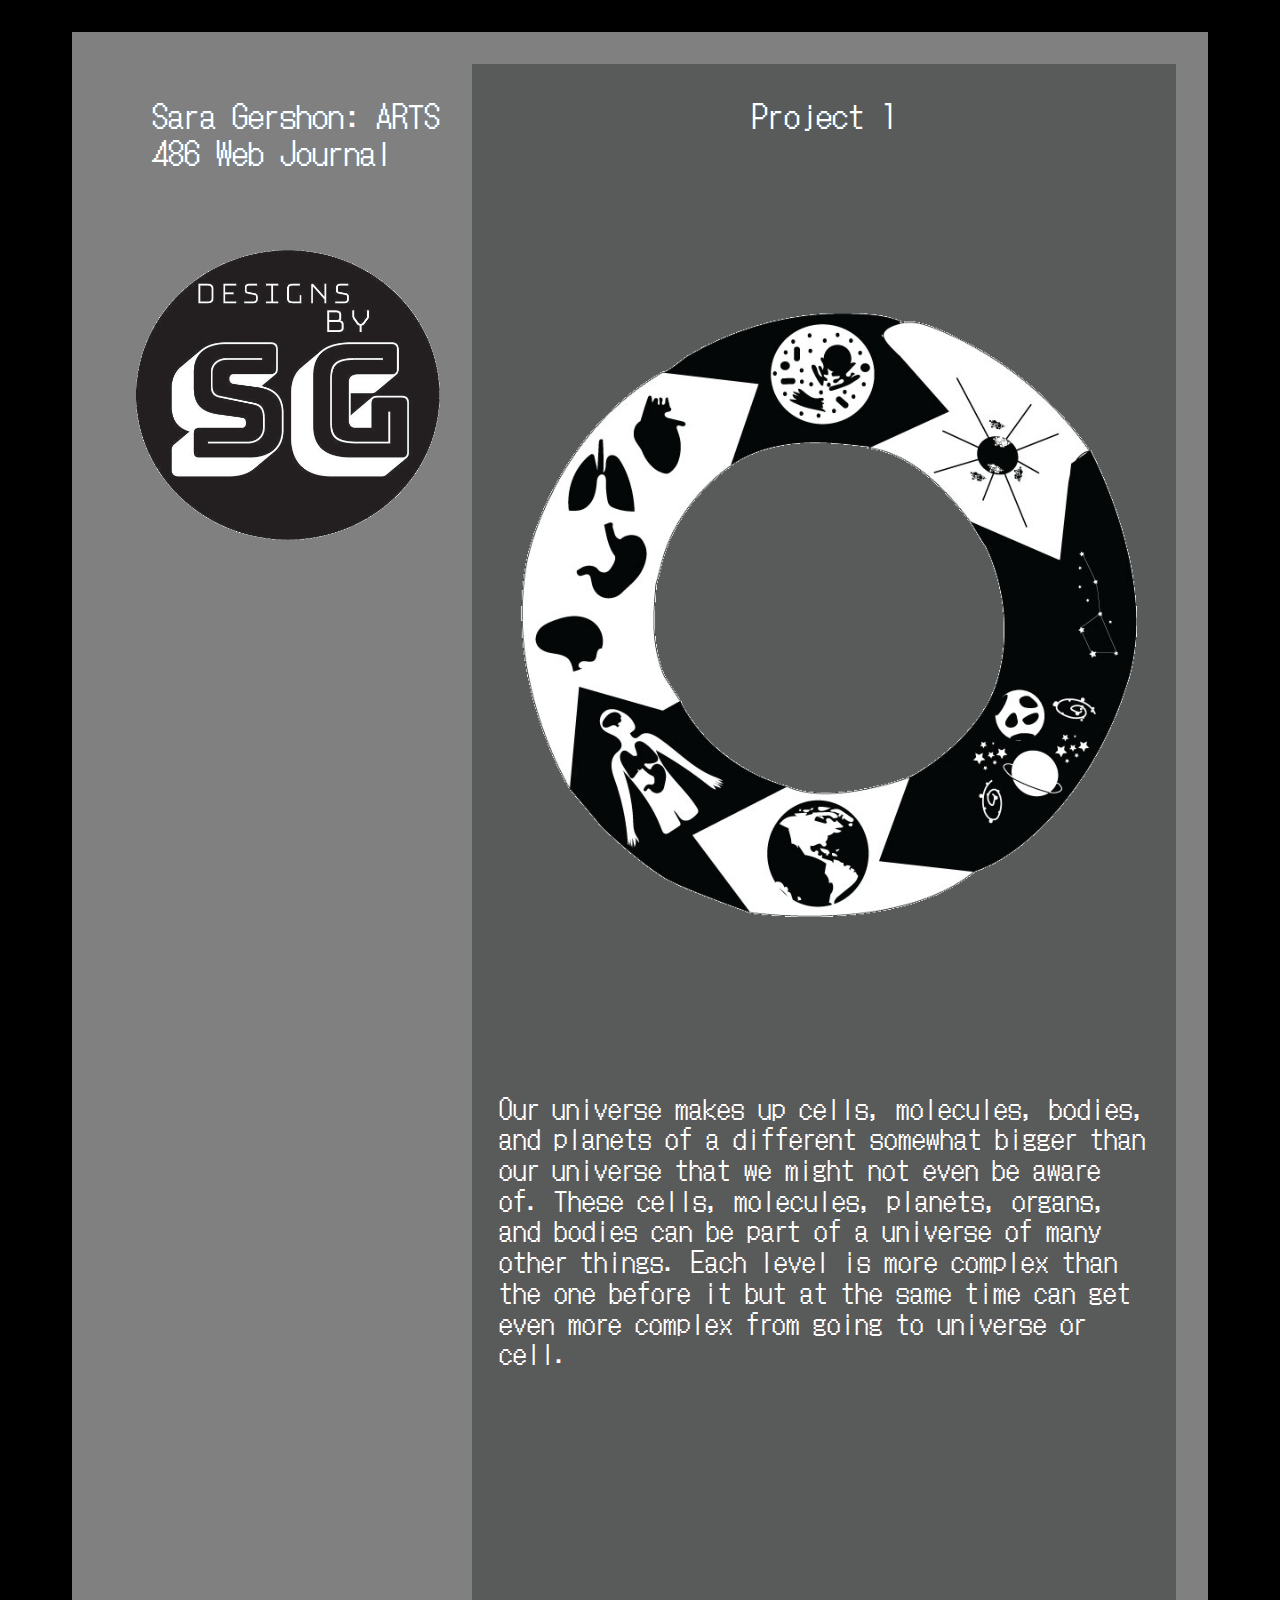
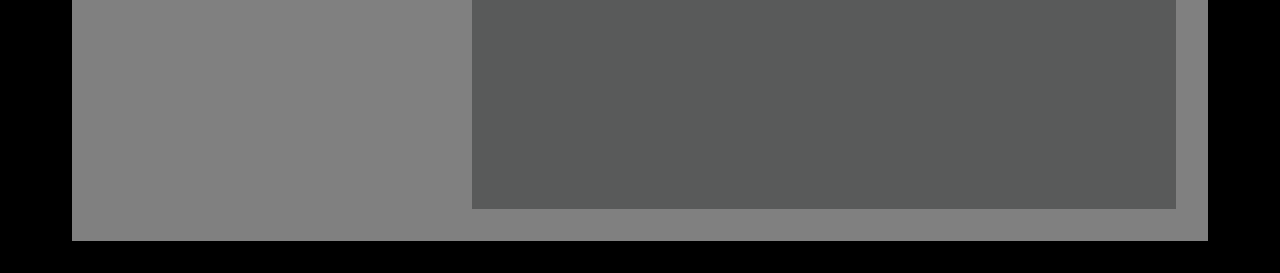
==== index.html @ a3629c81 "changes" ====
<!-- HTML -->

<!DOCTYPE html>
<html>
	<head>
		<title>Sara Gershon: ARTS 486 Web Journal</title>
		<script src="https://cdnjs.cloudflare.com/ajax/libs/jquery/3.5.1/jquery.min.js" integrity="sha256-CSXorXvZcTkaix6Yvo6HppcZGetbYMGWSFlBw8HfCJo=" crossorigin="anonymous"></script> 
		<script src="js/main.js"></script>
		<link rel="stylesheet" type="text/css" href="css/normalize.css">
		<link rel="stylesheet" type="text/css" href="css/grid.css">
		<link rel="stylesheet" type="text/css" href="css/style.css">

		<meta name="description" content="This is my web journal">
		<meta name="author" content="Sara Gershon">
		<meta name="viewport" content="width=device-width, initial-scale=1.0">

		<link rel="icon" type="images/space.jpg">

	<link rel="preconnect" href="https://fonts.gstatic.com">
		<link href="https://fonts.googleapis.com/css2?family=DotGothic16&display=swap" rel="stylesheet"> 

	</head>

	<body>

<div id="wrapper">

	<div id="main" class="grid">
		<div id="sidebar" class="width-4-12 width-12-12-m">
			<h1>Sara Gershon: ARTS 486 Web Journal</h1> 
			<div id="logo">
				<img src="images/sg-design-logo1.gif" title="Sara Gershon">
			</div>
		</div>

	<div id="content" class="width-8-12 width-12-12-m">

		<div class="item">
						<h1>Project 1</h1>
						<img src="images/bw.gif" title="Project 1" />

						<p>Our universe makes up cells, molecules, bodies, and planets of a different somewhat bigger than our universe that we might not even be aware of. These cells, molecules, planets, organs, and bodies can be part of a universe of many other things. Each level is more complex than the one before it but at the same time can get even more complex from going to universe or cell. </p>


						
					<div class="quote-holder">
						<div class="quote">
							<p></p>
						</div>
					</div>

						
						
					</div>


				</div>


			</div>

		</div>

		
	</body>

</html>
---- css/grid.css ----
/* G R I D */

.grid {
  display: grid;
  grid-template-columns: repeat(12, 1fr);
  grid-gap: 1rem;
}

.grid div {
  /*background-color:rgba(0,0,0,0.04);*/
}

/* H E I G H T */

.height-2 {
	grid-row: span 2;
}

.height-3 {
	grid-row: span 3;
}

/* M O B I L E */

.width-1-12-m {
  grid-column: span 1;
}

.width-2-12-m {
  grid-column: span 2;
}

.width-3-12-m {
  grid-column: span 3;
}

.width-4-12-m {
  grid-column: span 4;
}

.width-5-12-m {
  grid-column: span 5;
}

.width-6-12-m {
  grid-column: span 6;
}

.width-7-12-m {
  grid-column: span 7;
}

.width-8-12-m {
  grid-column: span 8;
}

.width-9-12-m {
  grid-column: span 9;
}

.width-10-12-m {
  grid-column: span 10;
}

.width-11-12-m {
  grid-column: span 11;
}

.width-12-12-m {
  grid-column: span 12;
}

/* D E S K T O P / L A P T O P */

@media (min-width: 700px) {

  .grid {
    grid-gap: 2rem;
  }

  .width-1-12 {
    grid-column: span 1;
  }

  .width-2-12 {
    grid-column: span 2;
  }

  .width-3-12 {
    grid-column: span 3;
  }

  .width-4-12 {
    grid-column: span 4;
  }

  .width-5-12 {
    grid-column: span 5;
  }

  .width-6-12 {
    grid-column: span 6;
  }

  .width-7-12 {
    grid-column: span 7;
  }

  .width-8-12 {
    grid-column: span 8;
  }

  .width-9-12 {
    grid-column: span 9;
  }

  .width-10-12 {
    grid-column: span 10;
  }

  .width-11-12 {
    grid-column: span 11;
  }

  .width-12-12 {
    grid-column: span 12;
  }

}
---- css/style.css ----
/*stylesheet*/

body {
	margin: 20px;
	background: black;
	color: white;
	font-family: 'DotGothic16', sans-serif;
	font-weight: 200;
}

img{
	display: block;
	width: 100%;
	height: auto;
	background-image: 100%;
}

h1, h2, h3, h4, p {
	margin-top: 0;
	margin-bottom: 1em;
}

h1 {
	font-weight: 400;
}

#wrapper {
	margin: 2em auto;
	max-width: 1200px;
}

#main {
	background: grey;
	margin: 2em;
	padding: 2em;
}

#sidebar {
	background: grey;

}

#sidebar h1{
	margin-top: 1em;
	margin-left: 1.5em;
}

#logo {
	padding: 3em 0;
	margin-left: 2em;
}

#logo h1{
	margin-top: 1em;
	margin: 0;
}

#logo img, .item img {
	width: 100%;
	height: auto;
}

.item img {
	margin-bottom: 2em;
	margin-right: 3em;
}

.item h1{
	text-align: center;
	margin-top: 1em;
}

.item p{
font-weight: 200;
font-size: 20pt;
font-family: 'DotGothic16', sans-serif;
margin-left: 1em;
margin-right: 1em;
margin-bottom: 3em;
}

#content {
	background: #595A5A;
}


#nav ul {
  list-style: none;
  padding-left: 0;
  margin: 0
}

#nav li {
	margin-bottom: 1em;
}


.quote-holder {
	height: 40vh;
	display: flex;
	align-items: center;
	justify-content: center;
	padding: 0 3em;
}

.quote {
	font-size: 20pt;
}


@media (max-width: 699px) {

	#wrapper {
		margin: 0em auto;
	}

	#main {
		margin: 1em;
		padding: 0em;
	}

	#logo {
		text-align: center;
		padding: 2em 0;
	}

	#nav ul {
		display: flex;
		justify-content: space-between;
	}

	#nav li {
		display: inline;
		padding: .25em;
		background: purple;
		margin-bottom: 0;
	}

}
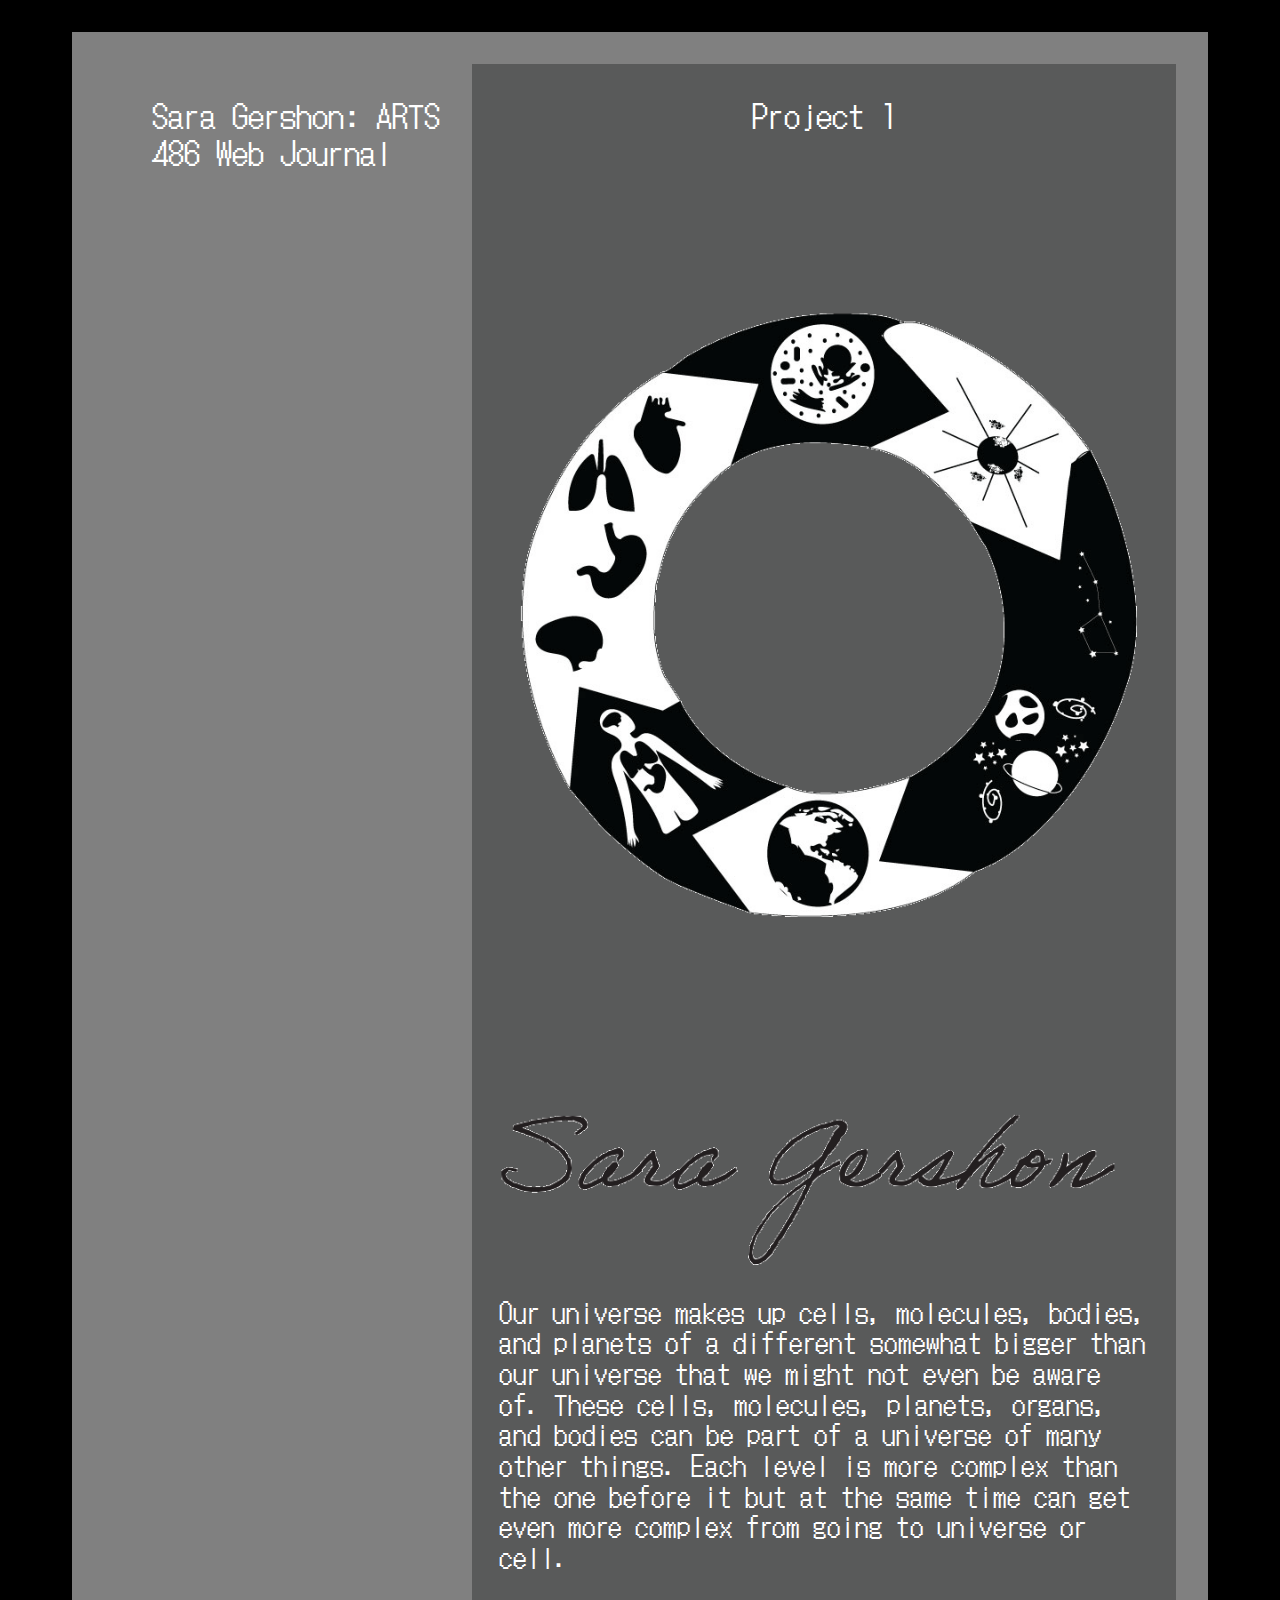
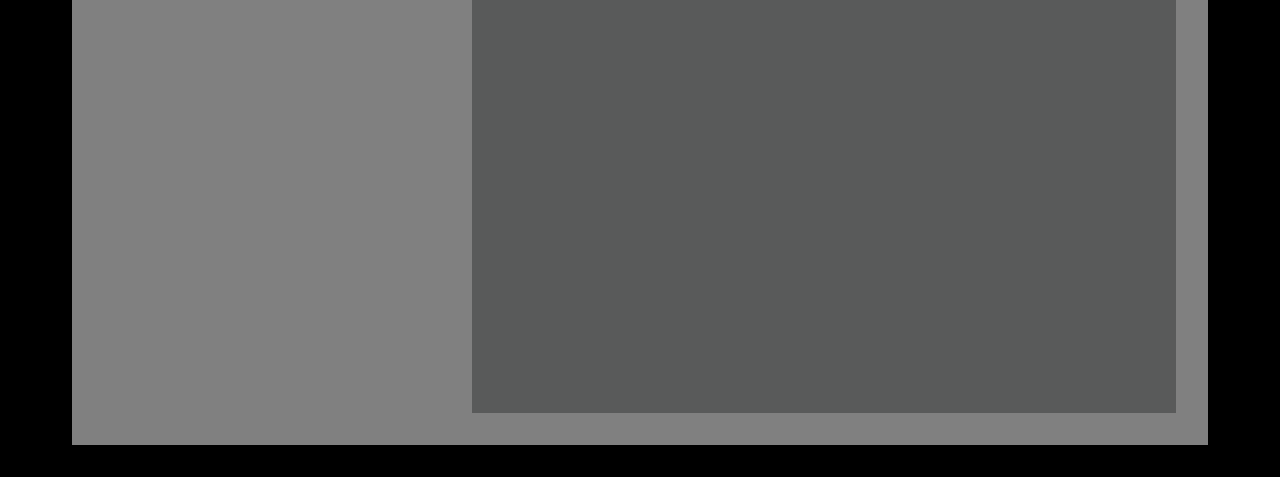
==== commit ec4f5cd4: "changes" ====
--- a/index.html
+++ b/index.html
@@ -29,7 +29,7 @@
 		<div id="sidebar" class="width-4-12 width-12-12-m">
 			<h1>Sara Gershon: ARTS 486 Web Journal</h1> 
 			<div id="logo">
-				<img src="images/sg-design-logo1.gif" title="Sara Gershon">
+			
 			</div>
 		</div>
 
@@ -38,7 +38,9 @@
 		<div class="item">
 						<h1>Project 1</h1>
 						<img src="images/bw.gif" title="Project 1" />
-
+							<img src="images/sgname.gif" title="Sara Gershon">
+						
+						
 						<p>Our universe makes up cells, molecules, bodies, and planets of a different somewhat bigger than our universe that we might not even be aware of. These cells, molecules, planets, organs, and bodies can be part of a universe of many other things. Each level is more complex than the one before it but at the same time can get even more complex from going to universe or cell. </p>
 
 
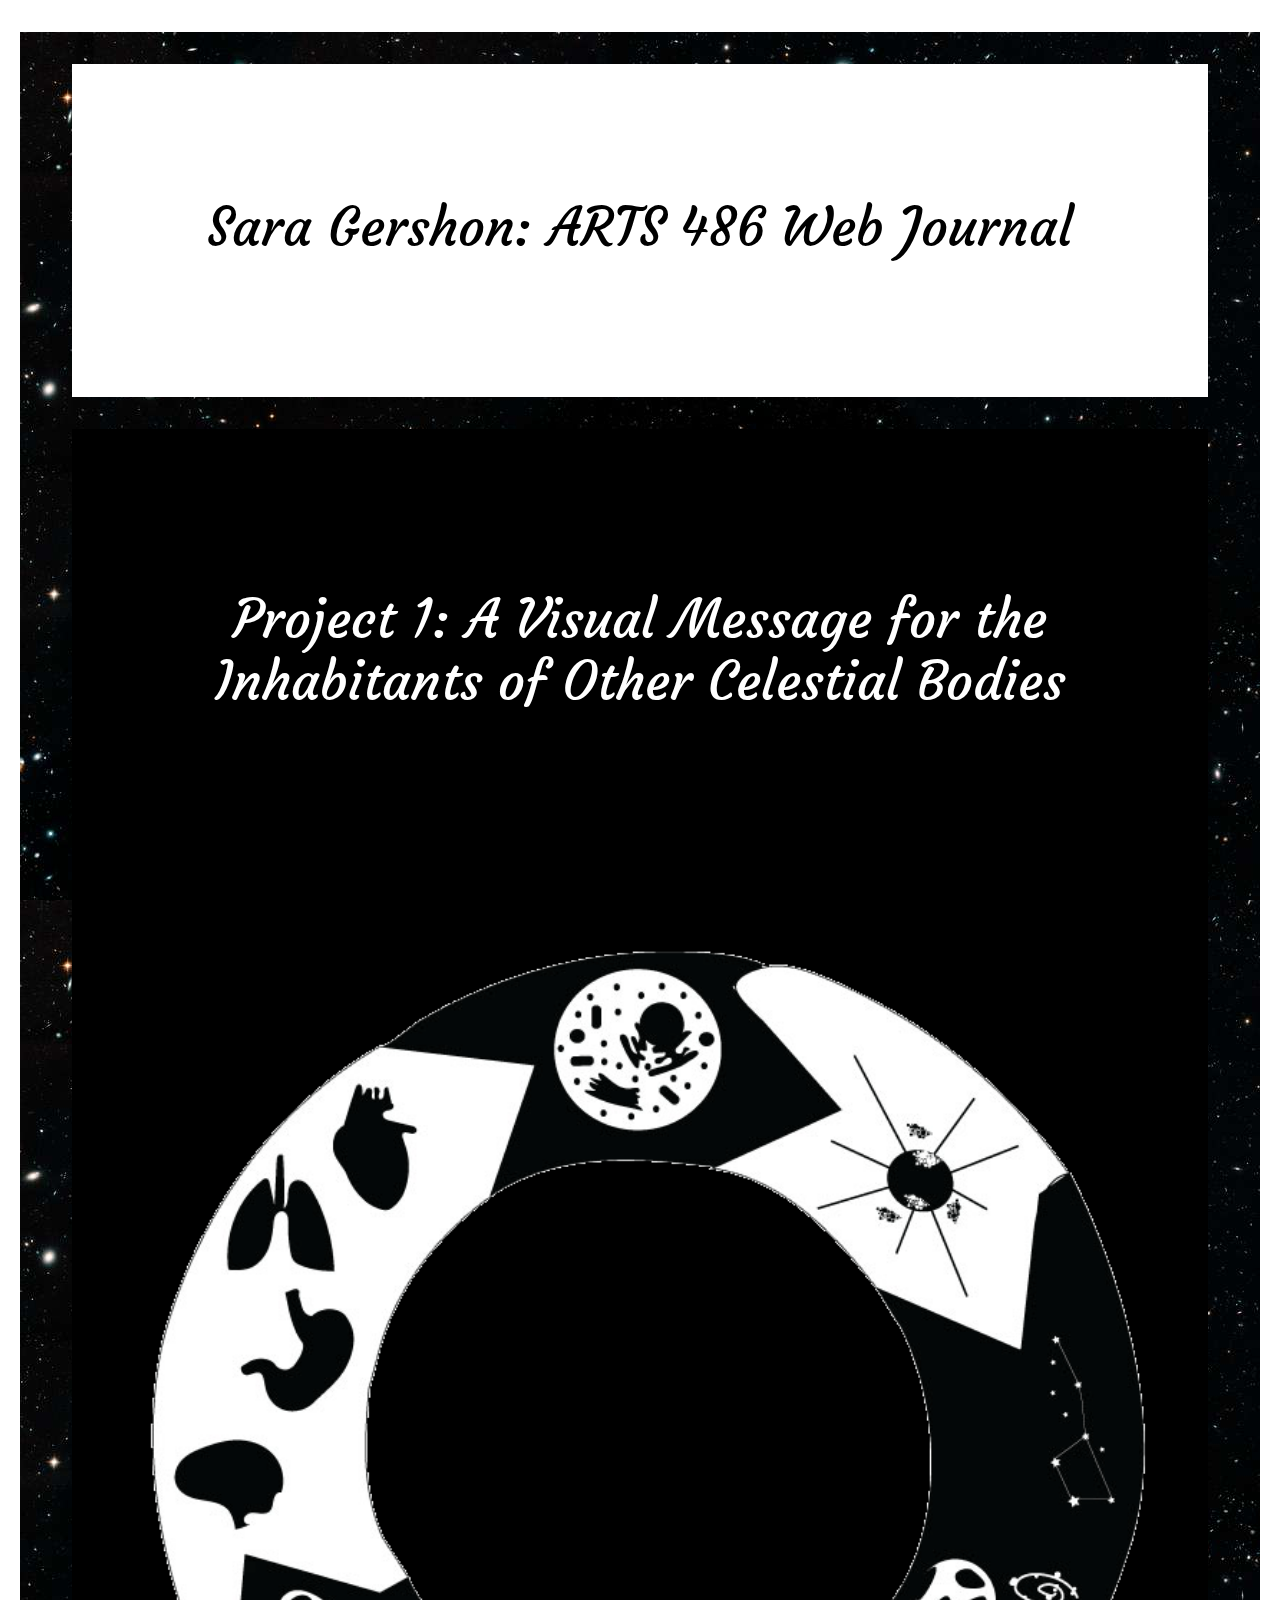
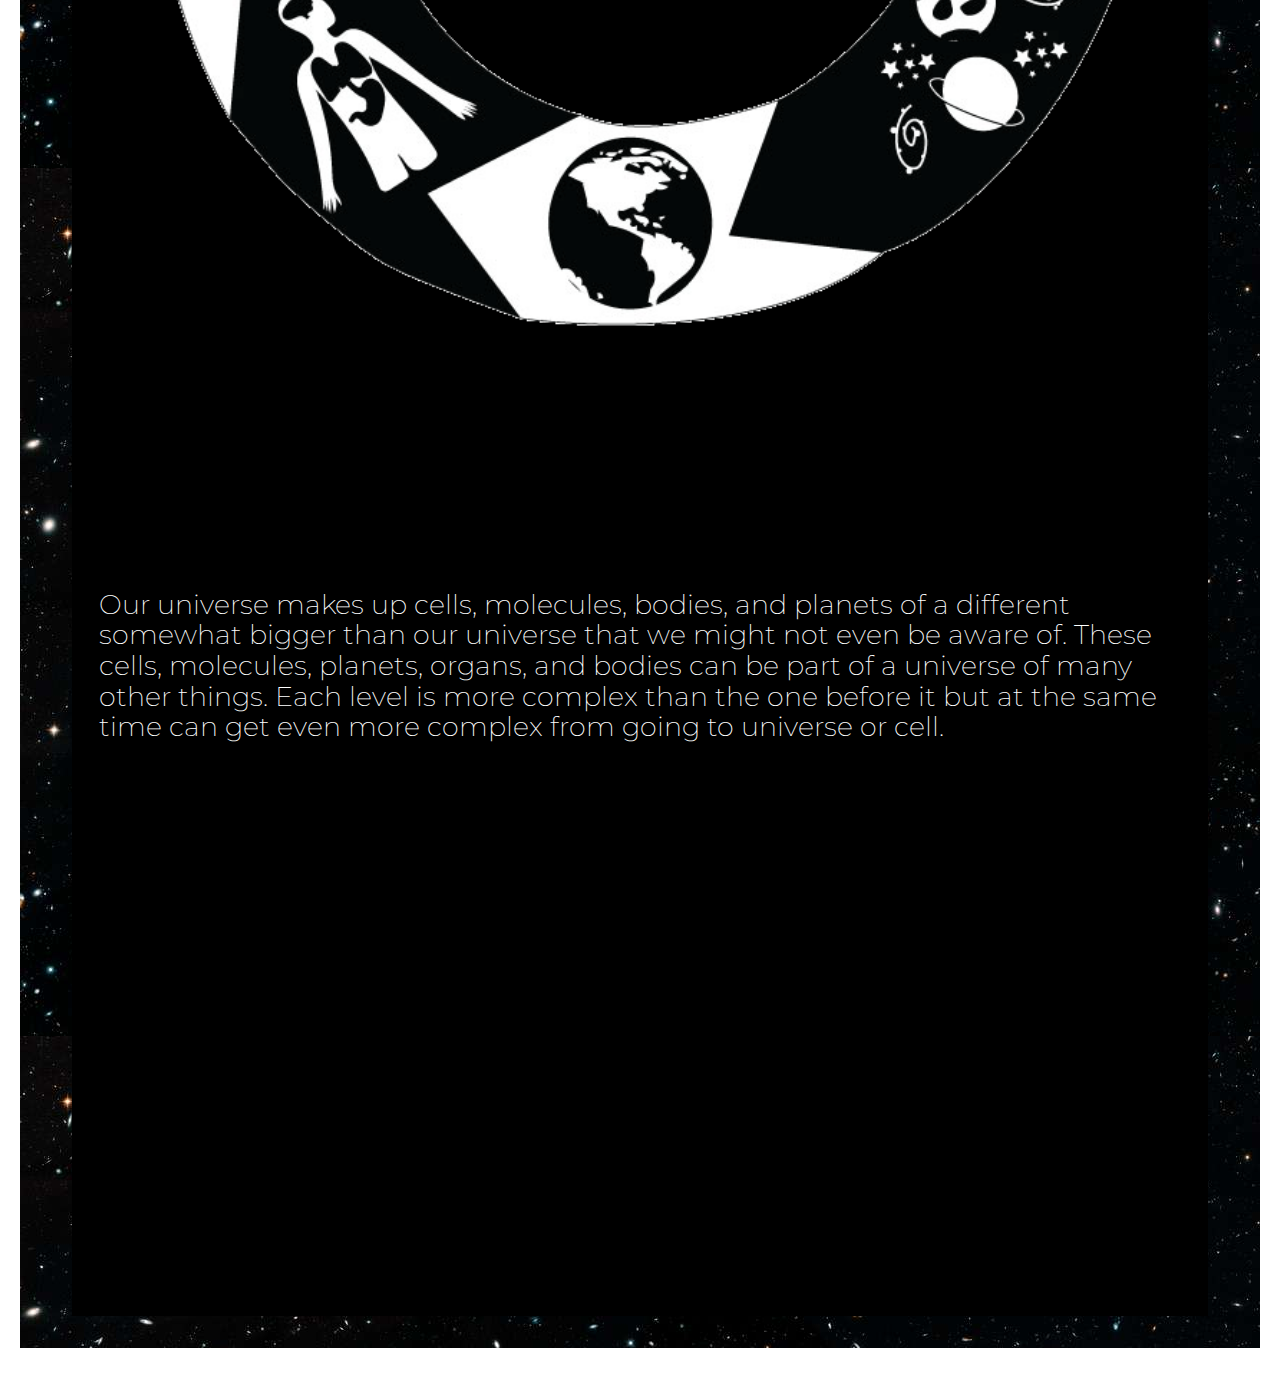
==== commit fcbd2adb: "css changes" ====
--- a/index.html
+++ b/index.html
@@ -2,6 +2,7 @@
 
 <!DOCTYPE html>
 <html>
+<div style="background-image: url(images/space1.jpg);">
 	<head>
 		<title>Sara Gershon: ARTS 486 Web Journal</title>
 		<script src="https://cdnjs.cloudflare.com/ajax/libs/jquery/3.5.1/jquery.min.js" integrity="sha256-CSXorXvZcTkaix6Yvo6HppcZGetbYMGWSFlBw8HfCJo=" crossorigin="anonymous"></script> 
@@ -14,10 +15,14 @@
 		<meta name="author" content="Sara Gershon">
 		<meta name="viewport" content="width=device-width, initial-scale=1.0">
 
-		<link rel="icon" type="images/space.jpg">
+		<link rel="icon" type="images/space1.jpg">
 
-	<link rel="preconnect" href="https://fonts.gstatic.com">
-		<link href="https://fonts.googleapis.com/css2?family=DotGothic16&display=swap" rel="stylesheet"> 
+	
+		<link rel="preconnect" href="https://fonts.gstatic.com">
+<link href="https://fonts.googleapis.com/css2?family=Courgette&family=DotGothic16&family=Montserrat&display=swap" rel="stylesheet">  
+
+
+
 
 	</head>
 
@@ -26,19 +31,19 @@
 <div id="wrapper">
 
 	<div id="main" class="grid">
-		<div id="sidebar" class="width-4-12 width-12-12-m">
+		<div id="sidebar" class="width-12-12 width-12-12-m">
 			<h1>Sara Gershon: ARTS 486 Web Journal</h1> 
 			<div id="logo">
 			
 			</div>
 		</div>
 
-	<div id="content" class="width-8-12 width-12-12-m">
+	<div id="content" class="width-12-12 width-12-12-m">
 
 		<div class="item">
-						<h1>Project 1</h1>
+
+						<h1>Project 1: A Visual Message for the Inhabitants of Other Celestial Bodies</h1>
 						<img src="images/bw.gif" title="Project 1" />
-							<img src="images/sgname.gif" title="Sara Gershon">
 						
 						
 						<p>Our universe makes up cells, molecules, bodies, and planets of a different somewhat bigger than our universe that we might not even be aware of. These cells, molecules, planets, organs, and bodies can be part of a universe of many other things. Each level is more complex than the one before it but at the same time can get even more complex from going to universe or cell. </p>
--- a/css/style.css
+++ b/css/style.css
@@ -2,9 +2,8 @@
 
 body {
 	margin: 20px;
-	background: black;
 	color: white;
-	font-family: 'DotGothic16', sans-serif;
+	font-family: 'Courgette', cursive;  
 	font-weight: 200;
 }
 
@@ -17,11 +16,12 @@
 
 h1, h2, h3, h4, p {
 	margin-top: 0;
-	margin-bottom: 1em;
+	margin-bottom: 0em;
 }
 
 h1 {
 	font-weight: 400;
+	font-size: 40pt;
 }
 
 #wrapper {
@@ -30,23 +30,30 @@
 }
 
 #main {
-	background: grey;
+	background-image: "images/space.jpg"
 	margin: 2em;
 	padding: 2em;
 }
 
 #sidebar {
-	background: grey;
+	background: white;
 
 }
 
 #sidebar h1{
-	margin-top: 1em;
-	margin-left: 1.5em;
+	margin-top: .5em;
+	margin bottom: 3em;
+	text-align: center; 
+	padding-top: 2em;
+	padding-bottom: 2em;
+	padding-right: 2em;
+	padding-left: 2em;
+	color: black;
+
 }
 
 #logo {
-	padding: 3em 0;
+	padding: 1em 0;
 	margin-left: 2em;
 }
 
@@ -68,19 +75,24 @@
 .item h1{
 	text-align: center;
 	margin-top: 1em;
+	padding-top: 2em;
+	padding-left: 2em;
+	padding-right: 2em;
 }
 
 .item p{
 font-weight: 200;
 font-size: 20pt;
-font-family: 'DotGothic16', sans-serif;
+font-family:'Montserrat', sans-serif;
 margin-left: 1em;
 margin-right: 1em;
 margin-bottom: 3em;
+padding-bottom: 5em;
+padding-top: 0em;
 }
 
 #content {
-	background: #595A5A;
+	background: black;
 }
 
 
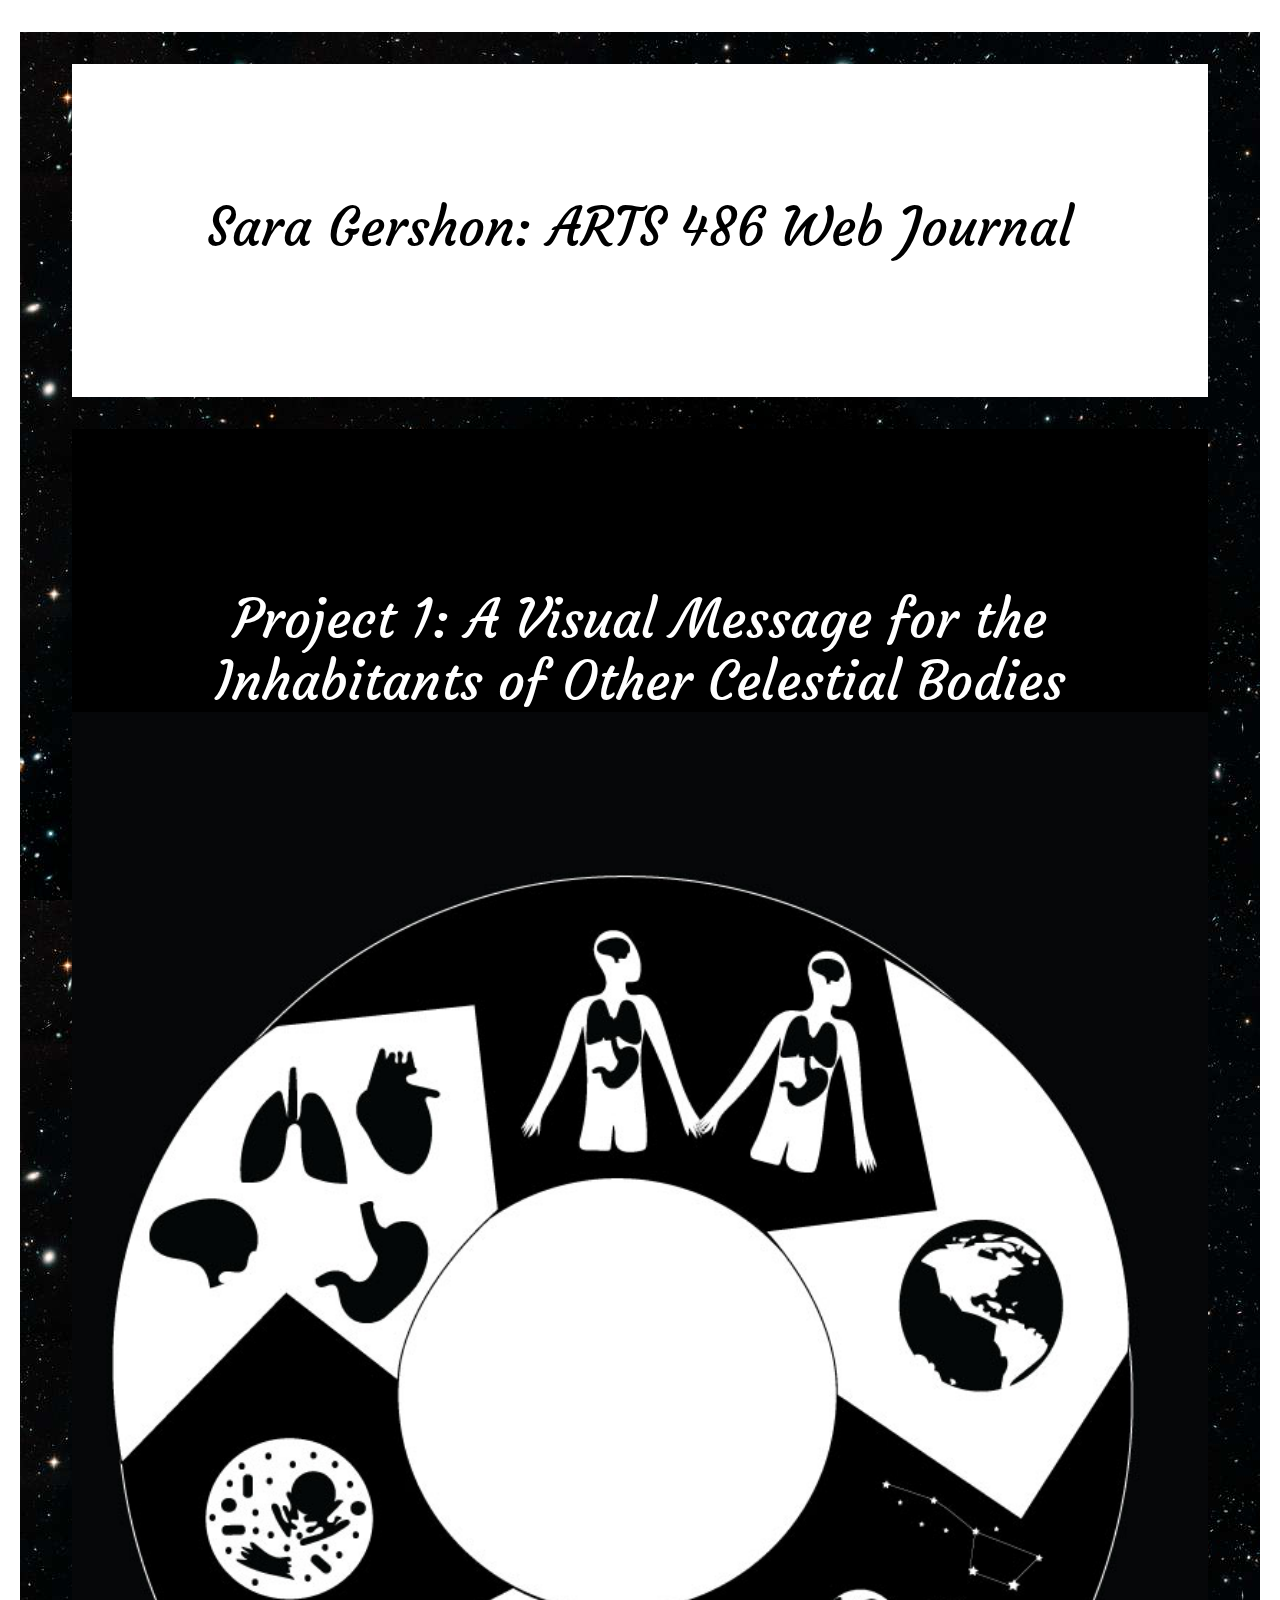
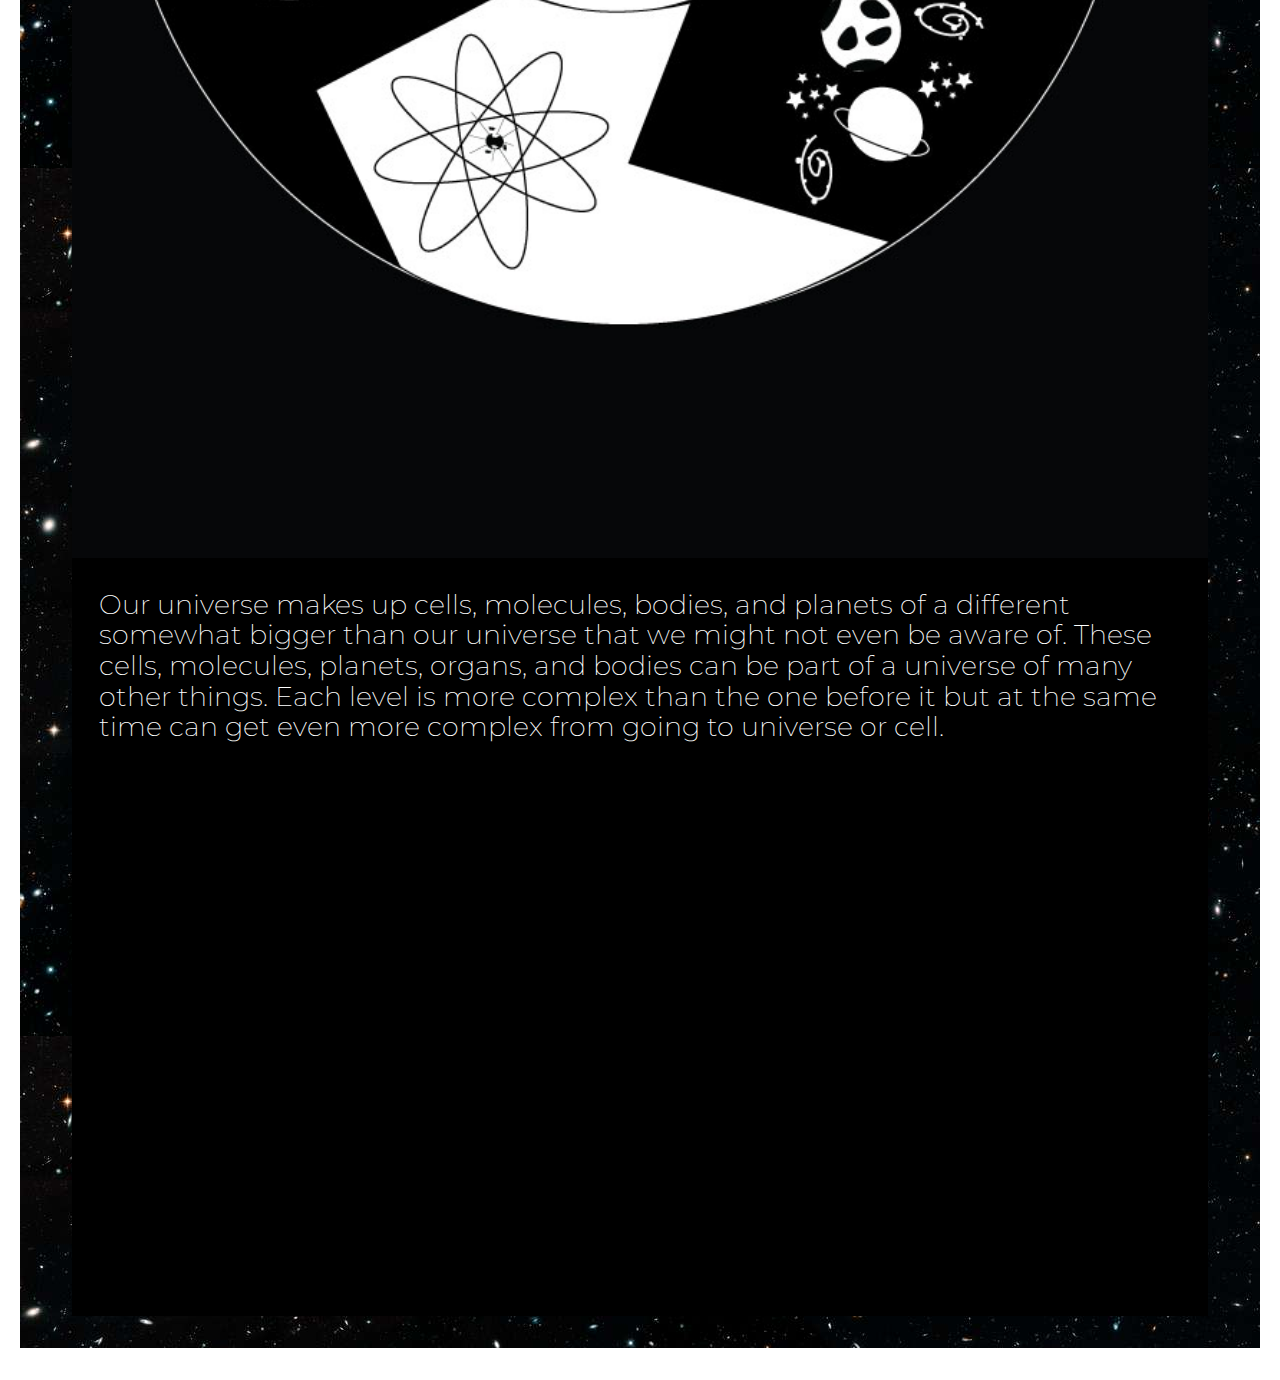
==== commit 96d7e18d: "changes" ====
--- a/index.html
+++ b/index.html
@@ -43,7 +43,7 @@
 		<div class="item">
 
 						<h1>Project 1: A Visual Message for the Inhabitants of Other Celestial Bodies</h1>
-						<img src="images/bw.gif" title="Project 1" />
+						<img src="images/gershon486p1.jpg" title="Project 1" />
 						
 						
 						<p>Our universe makes up cells, molecules, bodies, and planets of a different somewhat bigger than our universe that we might not even be aware of. These cells, molecules, planets, organs, and bodies can be part of a universe of many other things. Each level is more complex than the one before it but at the same time can get even more complex from going to universe or cell. </p>
--- a/css/style.css
+++ b/css/style.css
@@ -106,6 +106,9 @@
 	margin-bottom: 1em;
 }
 
+#nav li a{
+	color: white;
+}
 
 .quote-holder {
 	height: 40vh;
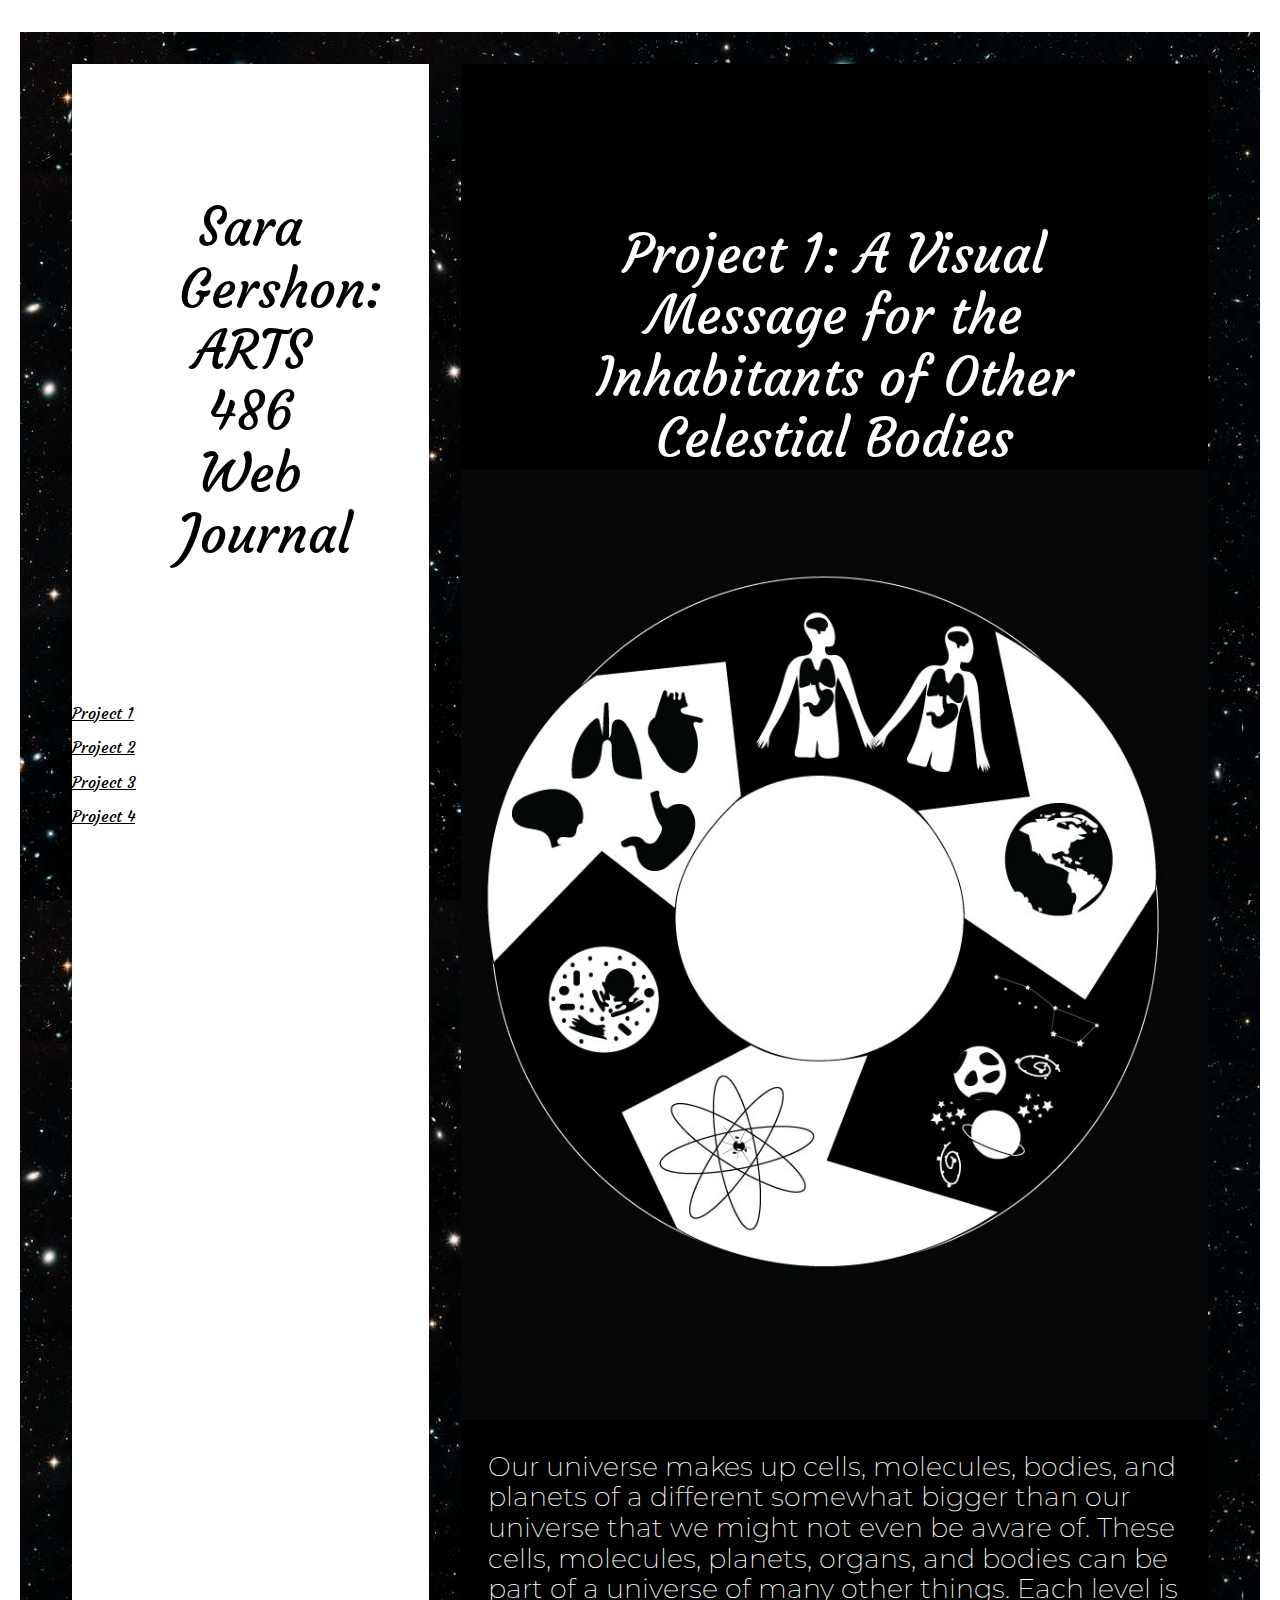
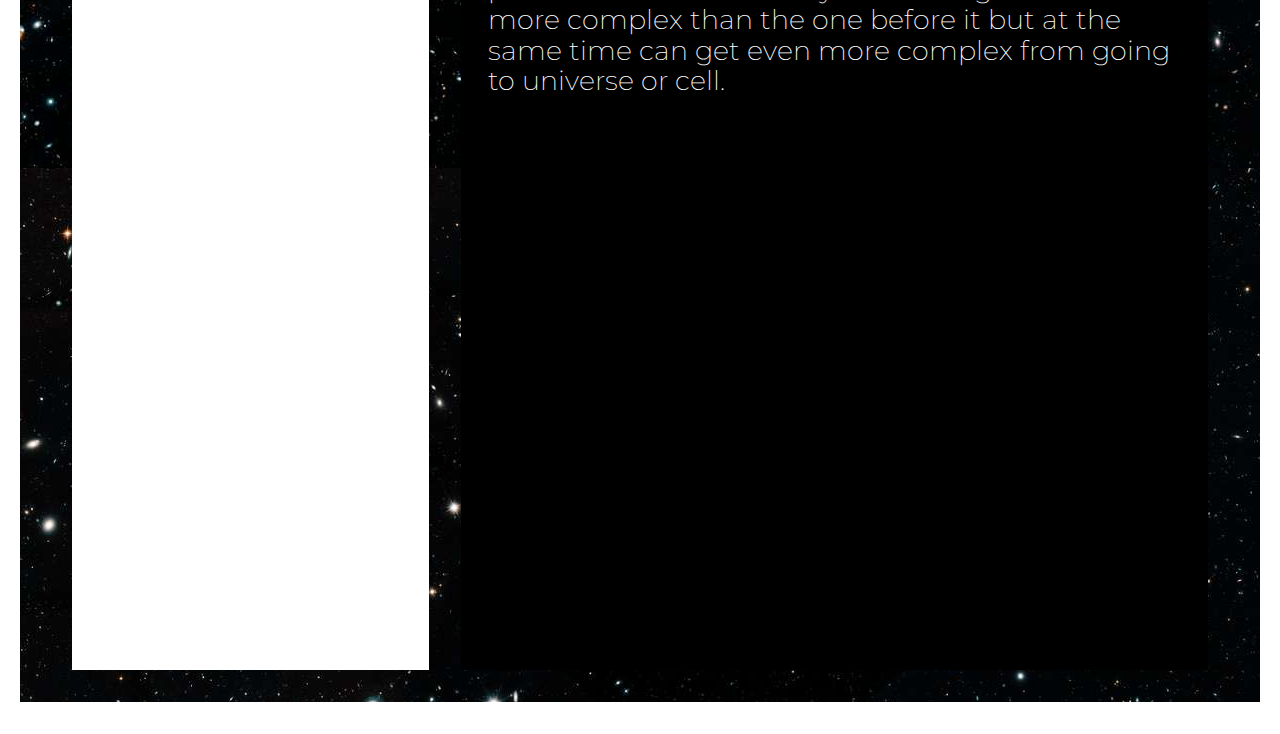
==== commit 38c1f4e3: "small fixes" ====
--- a/index.html
+++ b/index.html
@@ -31,24 +31,30 @@
 <div id="wrapper">
 
 	<div id="main" class="grid">
-		<div id="sidebar" class="width-12-12 width-12-12-m">
+		<div id="sidebar" class="width-4-12 width-12-12-m">
 			<h1>Sara Gershon: ARTS 486 Web Journal</h1> 
 			<div id="logo">
 			
 			</div>
+
+			<div id="nav">
+						<ul>
+							<li><a href="p1.html">Project 1</a></li>
+							<li><a href="p2.html">Project 2</a></li>
+							<li><a href="p3.html">Project 3</a></li>
+							<li><a href="p4.html">Project 4</a></li>
+						</ul>
+					</div>
 		</div>
 
-	<div id="content" class="width-12-12 width-12-12-m">
+	<div id="content" class="width-8-12 width-12-12-m">
 
 		<div class="item">
 
 						<h1>Project 1: A Visual Message for the Inhabitants of Other Celestial Bodies</h1>
 						<img src="images/gershon486p1.jpg" title="Project 1" />
 						
-						
 						<p>Our universe makes up cells, molecules, bodies, and planets of a different somewhat bigger than our universe that we might not even be aware of. These cells, molecules, planets, organs, and bodies can be part of a universe of many other things. Each level is more complex than the one before it but at the same time can get even more complex from going to universe or cell. </p>
-
-
 						
 					<div class="quote-holder">
 						<div class="quote">
--- a/css/style.css
+++ b/css/style.css
@@ -107,7 +107,7 @@
 }
 
 #nav li a{
-	color: white;
+	color: black;
 }
 
 .quote-holder {
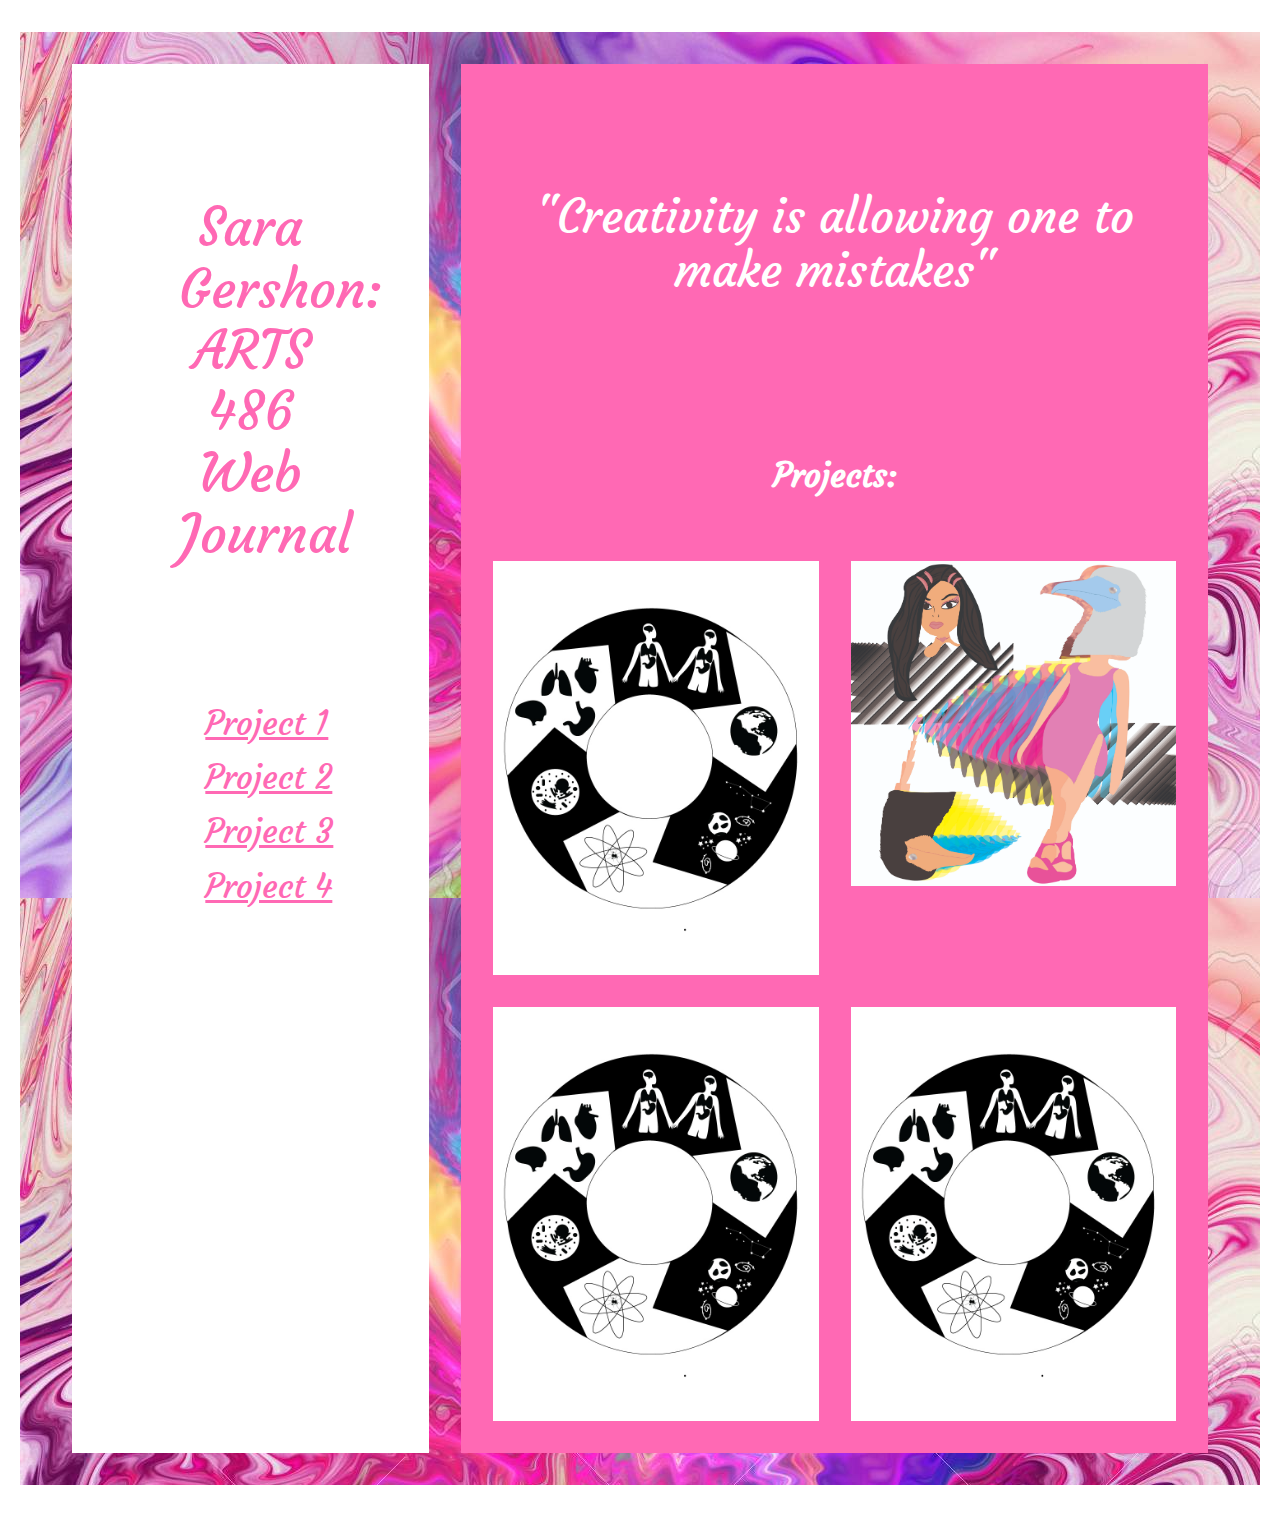
==== commit fa97c10d: "index css changes" ====
--- a/index.html
+++ b/index.html
@@ -2,7 +2,7 @@
 
 <!DOCTYPE html>
 <html>
-<div style="background-image: url(images/space1.jpg);">
+<div style="background-image: url(images/pink.jpg);">
 	<head>
 		<title>Sara Gershon: ARTS 486 Web Journal</title>
 		<script src="https://cdnjs.cloudflare.com/ajax/libs/jquery/3.5.1/jquery.min.js" integrity="sha256-CSXorXvZcTkaix6Yvo6HppcZGetbYMGWSFlBw8HfCJo=" crossorigin="anonymous"></script> 
@@ -49,30 +49,56 @@
 
 	<div id="content" class="width-8-12 width-12-12-m">
 
-		<div class="item">
+	
 
-						<h1>Project 1: A Visual Message for the Inhabitants of Other Celestial Bodies</h1>
-						<img src="images/gershon486p1.jpg" title="Project 1" />
 						
-						<p>Our universe makes up cells, molecules, bodies, and planets of a different somewhat bigger than our universe that we might not even be aware of. These cells, molecules, planets, organs, and bodies can be part of a universe of many other things. Each level is more complex than the one before it but at the same time can get even more complex from going to universe or cell. </p>
 						
 					<div class="quote-holder">
 						<div class="quote">
-							<p></p>
+							<p>"Creativity is allowing one to make mistakes"</p>
 						</div>
 					</div>
 
-						
-						
-					</div>
+
+						<div id="projects">
+							<h2>Projects:</h2>
+
+							<div class="grid">
+								<a class="grid-item width-6-12 width-12-12-m" title="view project" href="p1.html">
+									<div class="overlay">
+										<div class="project-title"></div>
+											<h3>Project 1</h3>
+										</div>
+									<img src="images/gershon486p1.jpg"></a>
+
+									<a class="grid-item width-6-12 width-12-12-m" title="view project" href="p2.html">
+									<div class="overlay">
+										<div class="project-title"></div>
+											<h3>Project 2</h3>
+										</div>
+									<img src="images/project2.jpg"></a>
+
+									<a class="grid-item width-6-12 width-12-12-m" title="view project" href="p3.html">
+									<div class="overlay">
+										<div class="project-title"></div>
+											<h3>Project 3</h3>
+										</div>
+									<img src="images/gershon486p1.jpg"></a>
+
+									<a class="grid-item width-6-12 width-12-12-m" title="view project" href="p4.html">
+									<div class="overlay">
+										<div class="project-title"></div>
+											<h3>Project 4</h3>
+										</div>
+									<img src="images/gershon486p1.jpg"></a>
 
 
-				</div>
 
+							
+							</div>
+						</div>
+							
 
-			</div>
-
-		</div>
 
 		
 	</body>
--- a/css/style.css
+++ b/css/style.css
@@ -48,7 +48,7 @@
 	padding-bottom: 2em;
 	padding-right: 2em;
 	padding-left: 2em;
-	color: black;
+	color: hotpink;
 
 }
 
@@ -92,7 +92,7 @@
 }
 
 #content {
-	background: black;
+	background: hotpink;
 }
 
 
@@ -107,7 +107,10 @@
 }
 
 #nav li a{
-	color: black;
+	color: hotpink;
+	text-align: center;
+	margin-left: 4em;
+	font-size: 25pt;
 }
 
 .quote-holder {
@@ -116,12 +119,118 @@
 	align-items: center;
 	justify-content: center;
 	padding: 0 3em;
+	margin-bottom: 2em;
+	background-color: hotpink;
 }
 
 .quote {
-	font-size: 20pt;
-}
-
+	text-align: center;
+	font-size: 35pt;
+}
+
+#projects {
+	text-align: center;
+	margin-left: 2em;
+	margin-right: 2em;
+}
+
+#projects h2 {
+	padding-bottom: 2em;
+	color: white;
+	font-size: 25pt;
+}
+
+#exquiste {
+	position: relative;
+	margin-bottom: 2em;
+}
+
+#exquisite .grid{
+	grid-gap: 0;
+}
+
+#exquisite .grid img{
+	margin-bottom: 0;
+}
+
+#exquisite .grid > div:nth-child(even) {
+	background: white;
+}
+
+#exquisite .content {
+	position: absolute;
+	top: 0;
+	left: 0;
+	bottom: 0;
+	width: 100%
+	height: 100%;
+	display: grid;
+	align-items: center;
+	justify-content: center;
+}
+
+#exquisite .content {
+	padding: 0rem;
+}
+
+#projects {
+	margin-bottom: 2em;
+}
+
+#projects .grid-item{
+position: relative;
+color: white;
+}
+
+#projects .grid-item img {
+	display: block;
+	width: 100%;
+	height: auto;
+}
+
+#projects .grid-item .overlay {
+	transition: all .3s ease-in-out;
+	opacity: 0;
+	position: absolute;
+	top: 0;
+	left: 0;
+	width: 100%;
+	height: 100%;
+	background: rgba(0,0,0,0.7);
+	display: flex;
+	align-items: center;
+	justify-content: center;
+}
+
+#projects .grid-item:hover .overlay {
+	opacity: 1
+}
+
+#projects .grid-item .overlay .project-title h3{
+	margin-bottom: 0;
+}
+
+#layering-fun {
+	width: 500px;
+	height: 500px;
+	background: purple;
+	position: relative;
+}
+
+.top {
+	z-index: 4;
+	position: absolute;
+	left: 20px;
+	bottom: 40%;
+}
+
+.mid {
+	z-index: 3;
+	background: yellow;
+	position: absolute;
+	left: 20px;
+	bottom: 40%:;
+}
 
 @media (max-width: 699px) {
 
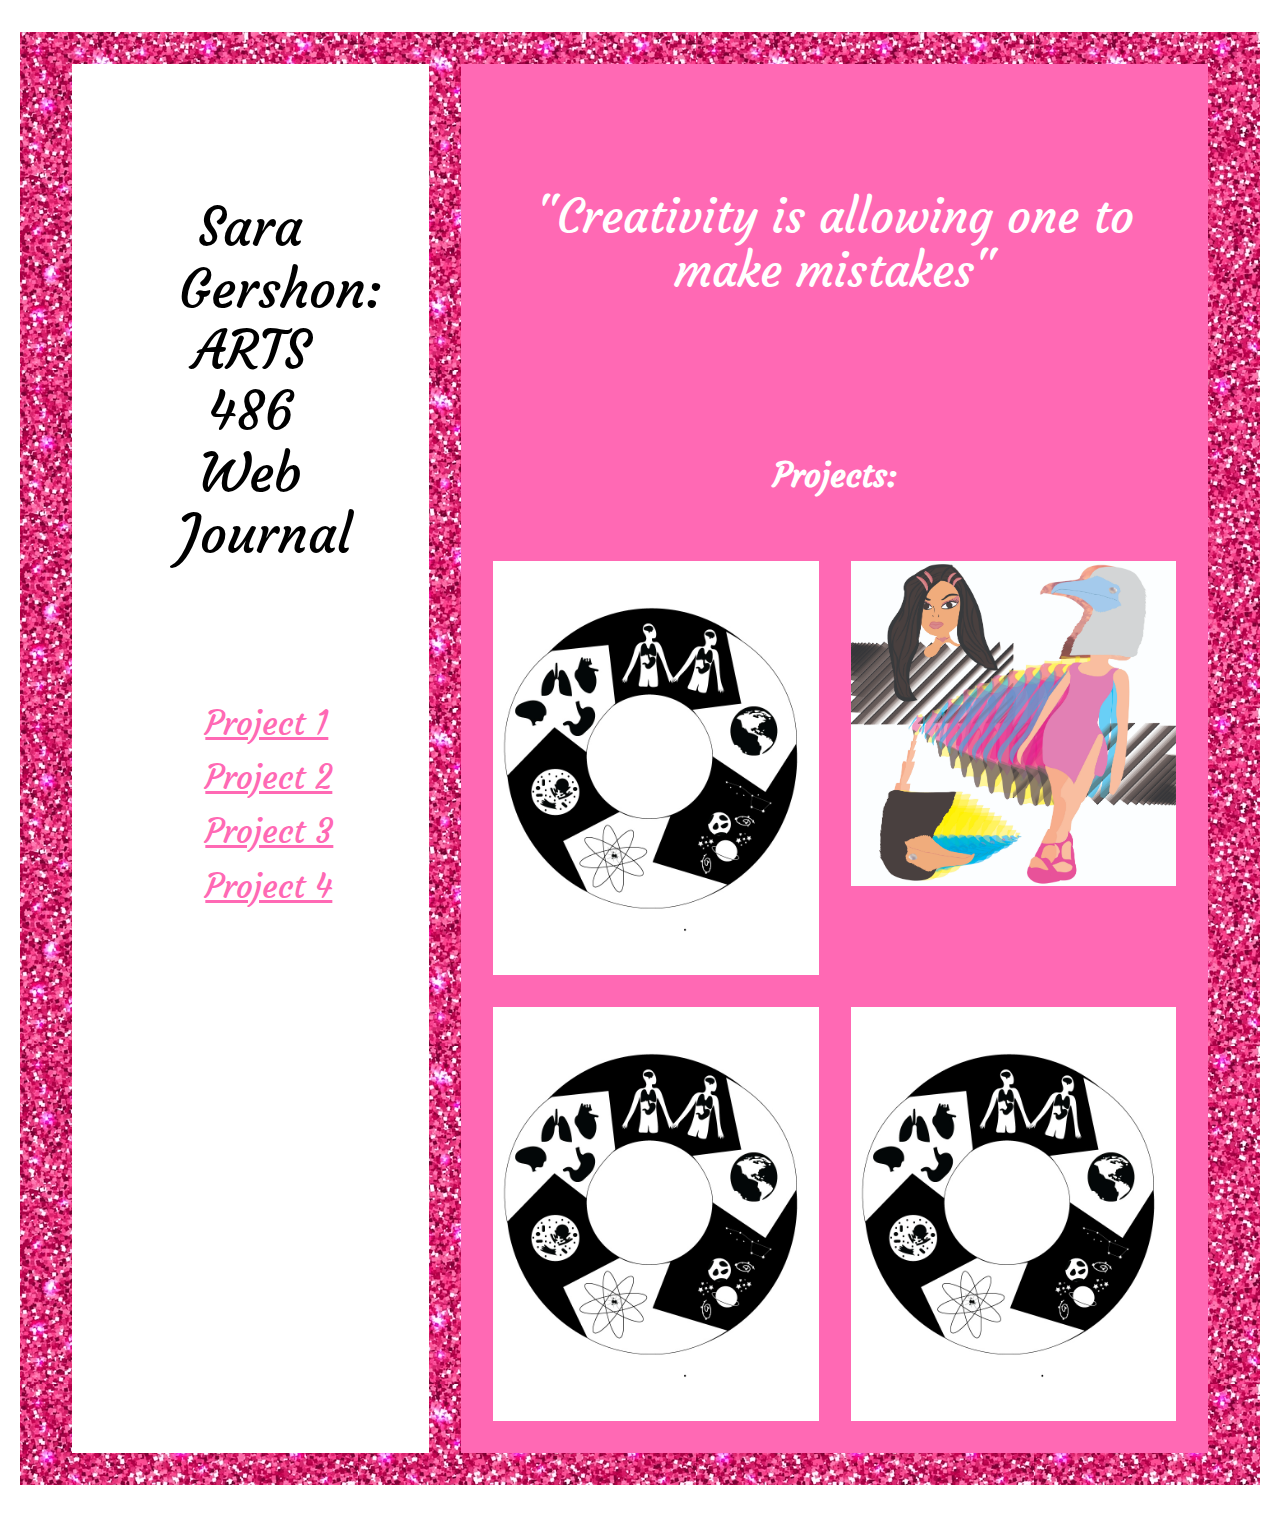
==== commit 95730722: "chnageds" ====
--- a/index.html
+++ b/index.html
@@ -2,7 +2,7 @@
 
 <!DOCTYPE html>
 <html>
-<div style="background-image: url(images/pink.jpg);">
+<div style="background-image: url(images/pink2.jpg);">
 	<head>
 		<title>Sara Gershon: ARTS 486 Web Journal</title>
 		<script src="https://cdnjs.cloudflare.com/ajax/libs/jquery/3.5.1/jquery.min.js" integrity="sha256-CSXorXvZcTkaix6Yvo6HppcZGetbYMGWSFlBw8HfCJo=" crossorigin="anonymous"></script> 
--- a/css/style.css
+++ b/css/style.css
@@ -42,13 +42,12 @@
 
 #sidebar h1{
 	margin-top: .5em;
-	margin bottom: 3em;
 	text-align: center; 
 	padding-top: 2em;
 	padding-bottom: 2em;
 	padding-right: 2em;
 	padding-left: 2em;
-	color: hotpink;
+	color: black;
 
 }
 
@@ -63,13 +62,15 @@
 }
 
 #logo img, .item img {
-	width: 100%;
+	width: auto;
 	height: auto;
 }
 
 .item img {
-	margin-bottom: 2em;
-	margin-right: 3em;
+	margin-bottom: 4em;
+	margin-right: 2em;
+	margin-left: 10em;
+	margin-top: 4em;
 }
 
 .item h1{
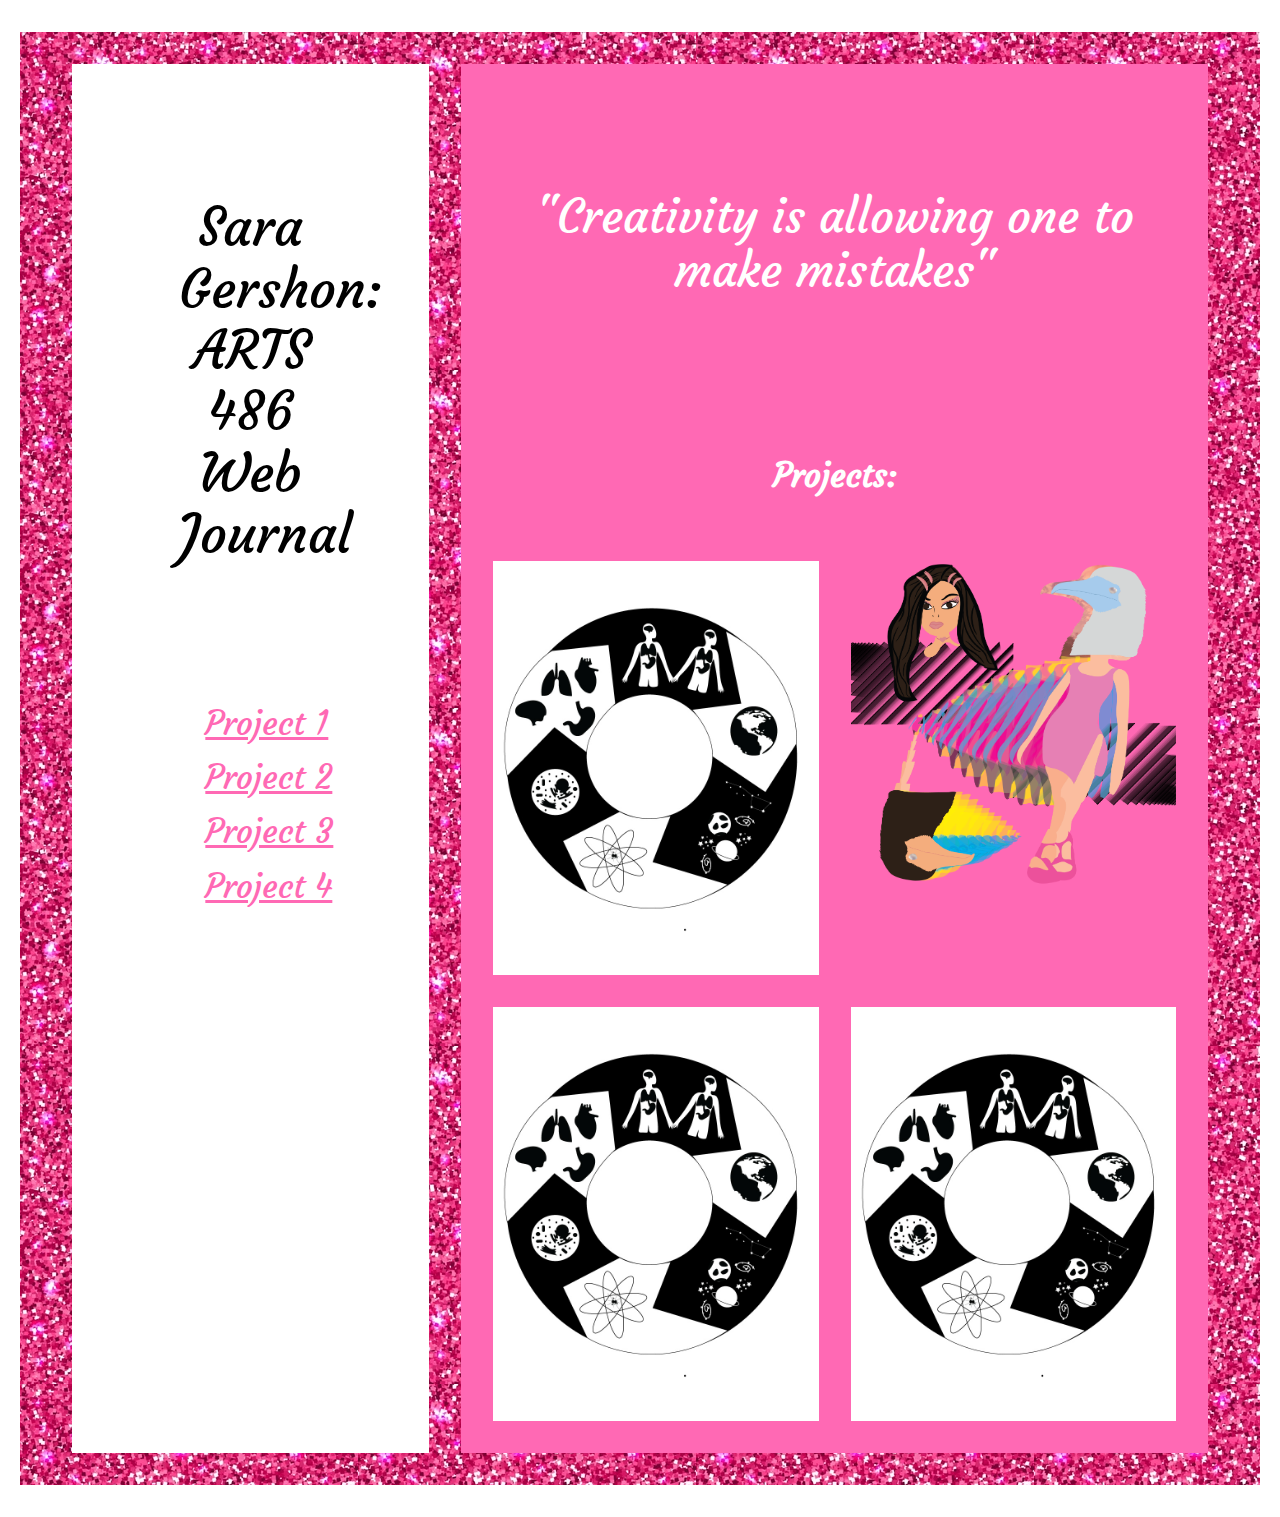
==== commit 2714b0df: "changes" ====
--- a/index.html
+++ b/index.html
@@ -76,7 +76,7 @@
 										<div class="project-title"></div>
 											<h3>Project 2</h3>
 										</div>
-									<img src="images/project2.jpg"></a>
+									<img src="images/project2.png"></a>
 
 									<a class="grid-item width-6-12 width-12-12-m" title="view project" href="p3.html">
 									<div class="overlay">
--- a/css/style.css
+++ b/css/style.css
@@ -24,6 +24,10 @@
 	font-size: 40pt;
 }
 
+h2 {
+	font-family: 
+}
+
 #wrapper {
 	margin: 2em auto;
 	max-width: 1200px;
@@ -40,7 +44,7 @@
 
 }
 
-#sidebar h1{
+#sidebar h1 {
 	margin-top: .5em;
 	text-align: center; 
 	padding-top: 2em;
@@ -51,6 +55,11 @@
 
 }
 
+#sidebar h1 a {
+	color: black;
+}
+
+
 #logo {
 	padding: 1em 0;
 	margin-left: 2em;
@@ -67,7 +76,6 @@
 }
 
 .item img {
-	margin-bottom: 4em;
 	margin-right: 2em;
 	margin-left: 10em;
 	margin-top: 4em;
@@ -146,19 +154,34 @@
 	margin-bottom: 2em;
 }
 
-#exquisite .grid{
-	grid-gap: 0;
-}
 
 #exquisite .grid img{
+	width: 100%;
+	height: auto;
 	margin-bottom: 0;
-}
-
-#exquisite .grid > div:nth-child(even) {
-	background: white;
-}
-
-#exquisite .content {
+	display: grid;
+}
+
+#exquisite .grid {
+  grid-gap: 0;
+}
+
+#text p  {
+	text-align: center;
+	padding-left: 2em;
+	padding-right: 2em;
+	font-size: 20pt;
+	padding-bottom: 2em;
+	color: black;
+
+}
+
+#projects .grid-item .overlay .project-title h3 {
+	margin-bottom: 0;
+	text-align: center;
+}
+
+.content {
 	position: absolute;
 	top: 0;
 	left: 0;
@@ -169,8 +192,7 @@
 	align-items: center;
 	justify-content: center;
 }
-
-#exquisite .content {
+.content {
 	padding: 0rem;
 }
 
